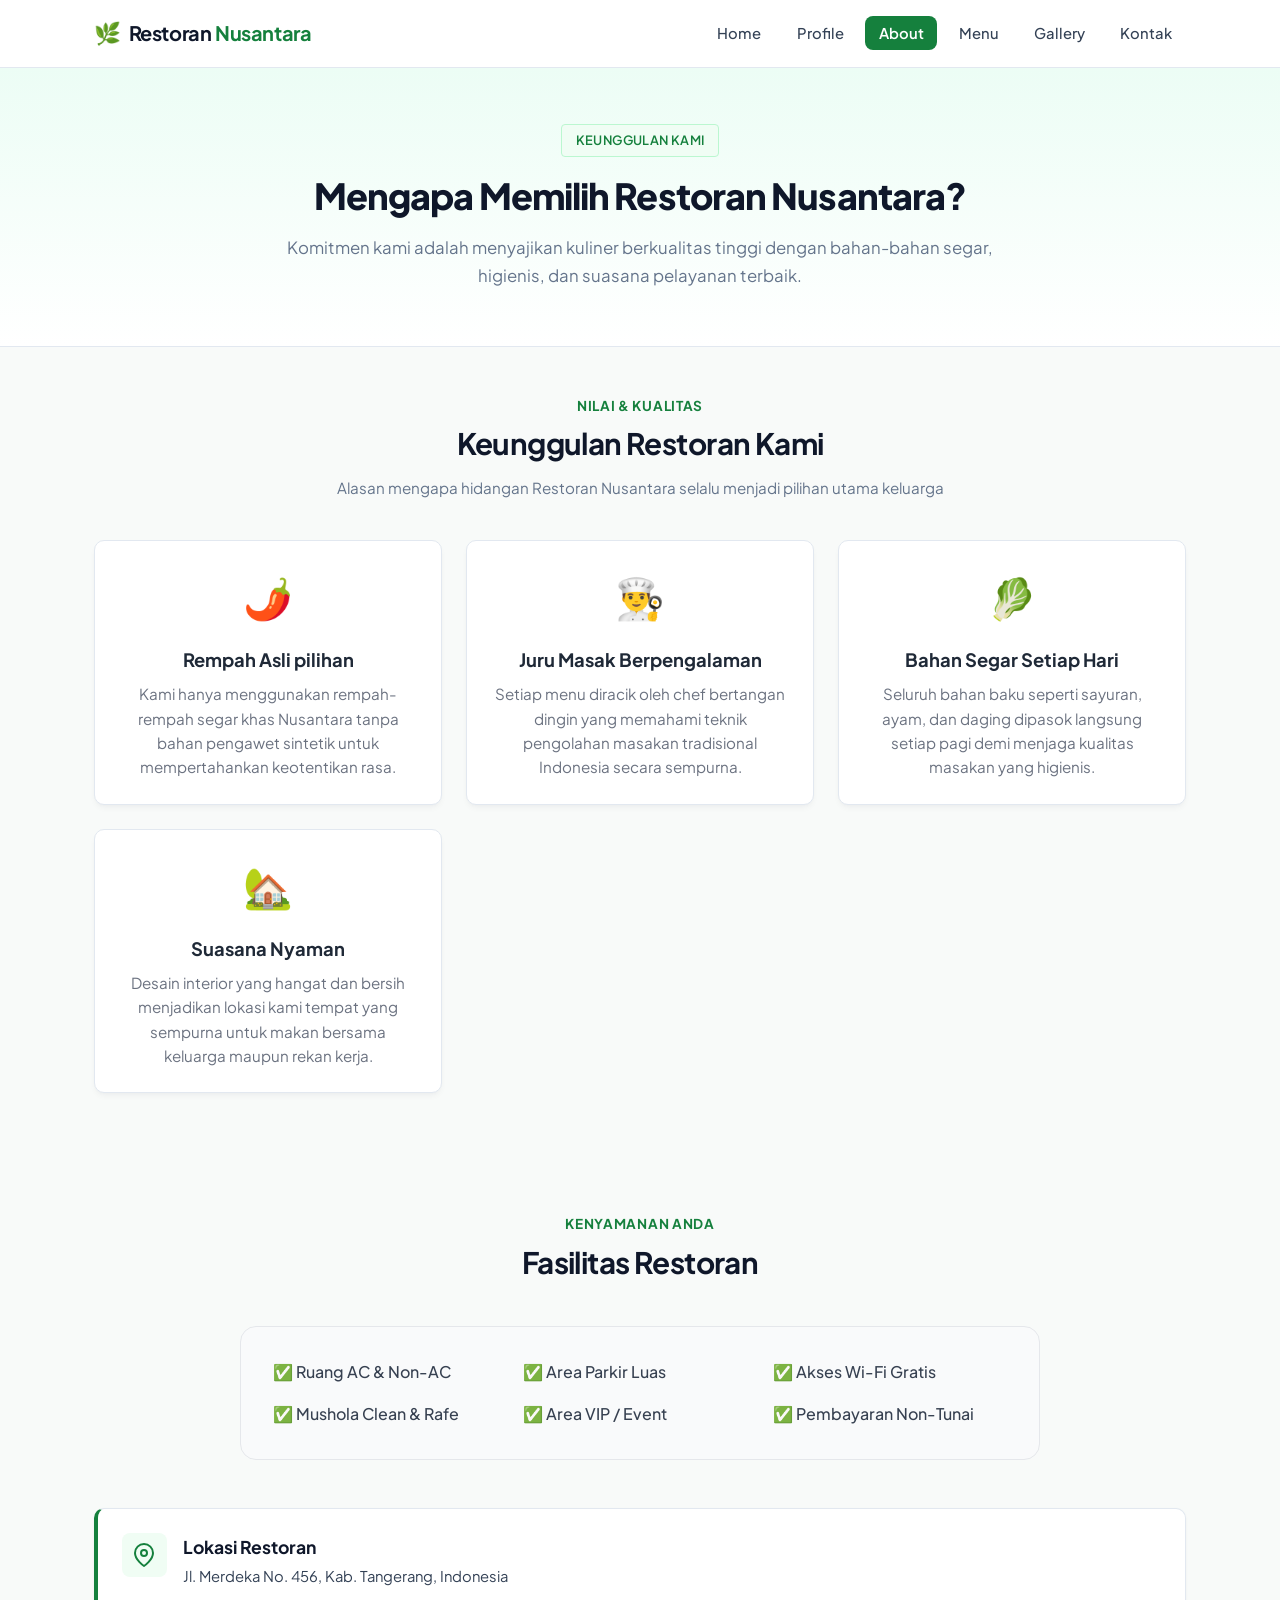
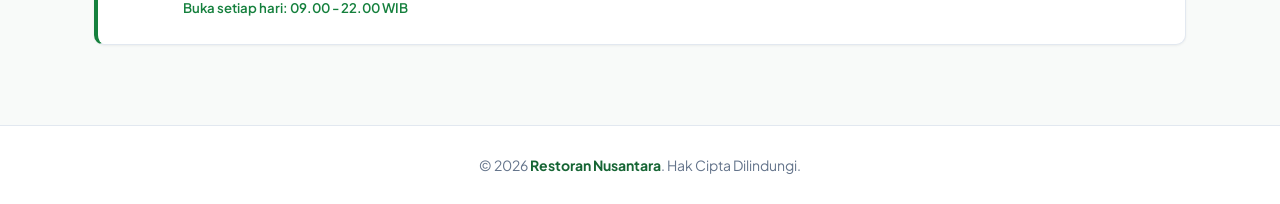
==== about.html @ 6f0b86a4 "membuat web restoran nusantara" ====
<!doctype html>
<html lang="id">
  <head>
    <meta charset="UTF-8" />
    <meta name="viewport" content="width=device-width, initial-scale=1.0" />
    <title>Tentang Kami - Restoran Nusantara</title>
    <link rel="preconnect" href="https://fonts.googleapis.com" />
    <link rel="preconnect" href="https://fonts.gstatic.com" crossorigin />
    <link
      href="https://fonts.googleapis.com/css2?family=Plus+Jakarta+Sans:wght@400;500;600;700;800&display=swap"
      rel="stylesheet"
    />
    <link rel="stylesheet" href="style/index.css" />
  </head>

  <body>
    <!-- Navbar -->
    <header class="navbar-wrapper">
      <nav class="navbar">
        <a href="index.html" class="logo">
          <span class="logo-mark">🌿</span>
          <span class="logo-text"
            >Restoran <span class="highlight">Nusantara</span></span
          >
        </a>
        <ul class="nav-links">
          <li><a href="index.html">Home</a></li>
          <li><a href="profile.html">Profile</a></li>
          <li><a href="about.html" class="active">About</a></li>
          <li><a href="daftar-menu.html">Menu</a></li>
          <li><a href="gallery.html">Gallery</a></li>
          <li><a href="kontak.html">Kontak</a></li>
        </ul>
      </nav>
    </header>

    <!-- Hero Section -->
    <section class="hero">
      <div class="hero-container">
        <div class="badge">Keunggulan Kami</div>
        <h1>Mengapa Memilih Restoran Nusantara?</h1>
        <p>
          Komitmen kami adalah menyajikan kuliner berkualitas tinggi dengan
          bahan-bahan segar, higienis, dan suasana pelayanan terbaik.
        </p>
      </div>
    </section>

    <!-- Main Content -->
    <main class="container">
      <!-- Why Choose Us / Keunggulan Section -->
      <section class="menu-section" style="padding-bottom: 2rem">
        <div class="section-title-area">
          <span class="sub-heading">Nilai & Kualitas</span>
          <h2>Keunggulan Restoran Kami</h2>
          <p>
            Alasan mengapa hidangan Restoran Nusantara selalu menjadi pilihan
            utama keluarga
          </p>
        </div>

        <div
          class="menu-grid"
          style="grid-template-columns: repeat(auto-fit, minmax(260px, 1fr))"
        >
          <!-- Card 1 -->
          <article
            class="menu-card"
            style="padding: 1.5rem; text-align: center"
          >
            <div style="font-size: 2.5rem; margin-bottom: 1rem">🌶️</div>
            <h3
              style="margin-bottom: 0.5rem; font-size: 1.15rem; color: #1f2937"
            >
              Rempah Asli pilihan
            </h3>
            <p style="font-size: 0.95rem; color: #6b7280; line-height: 1.6">
              Kami hanya menggunakan rempah-rempah segar khas Nusantara tanpa
              bahan pengawet sintetik untuk mempertahankan keotentikan rasa.
            </p>
          </article>

          <!-- Card 2 -->
          <article
            class="menu-card"
            style="padding: 1.5rem; text-align: center"
          >
            <div style="font-size: 2.5rem; margin-bottom: 1rem">👨‍🍳</div>
            <h3
              style="margin-bottom: 0.5rem; font-size: 1.15rem; color: #1f2937"
            >
              Juru Masak Berpengalaman
            </h3>
            <p style="font-size: 0.95rem; color: #6b7280; line-height: 1.6">
              Setiap menu diracik oleh chef bertangan dingin yang memahami
              teknik pengolahan masakan tradisional Indonesia secara sempurna.
            </p>
          </article>

          <!-- Card 3 -->
          <article
            class="menu-card"
            style="padding: 1.5rem; text-align: center"
          >
            <div style="font-size: 2.5rem; margin-bottom: 1rem">🥬</div>
            <h3
              style="margin-bottom: 0.5rem; font-size: 1.15rem; color: #1f2937"
            >
              Bahan Segar Setiap Hari
            </h3>
            <p style="font-size: 0.95rem; color: #6b7280; line-height: 1.6">
              Seluruh bahan baku seperti sayuran, ayam, dan daging dipasok
              langsung setiap pagi demi menjaga kualitas masakan yang higienis.
            </p>
          </article>

          <!-- Card 4 -->
          <article
            class="menu-card"
            style="padding: 1.5rem; text-align: center"
          >
            <div style="font-size: 2.5rem; margin-bottom: 1rem">🏡</div>
            <h3
              style="margin-bottom: 0.5rem; font-size: 1.15rem; color: #1f2937"
            >
              Suasana Nyaman
            </h3>
            <p style="font-size: 0.95rem; color: #6b7280; line-height: 1.6">
              Desain interior yang hangat dan bersih menjadikan lokasi kami
              tempat yang sempurna untuk makan bersama keluarga maupun rekan
              kerja.
            </p>
          </article>
        </div>
      </section>

      <!-- Facilities Section -->
      <section
        class="menu-section"
        style="padding-top: 2rem; padding-bottom: 2rem"
      >
        <div class="section-title-area">
          <span class="sub-heading">Kenyamanan Anda</span>
          <h2>Fasilitas Restoran</h2>
        </div>

        <div
          style="
            background: #f9fafb;
            padding: 2rem;
            border-radius: 16px;
            border: 1px solid #e5e7eb;
            max-width: 800px;
            margin: 0 auto;
          "
        >
          <ul
            style="
              display: grid;
              grid-template-columns: repeat(auto-fit, minmax(200px, 1fr));
              gap: 1rem;
              list-style: none;
              padding: 0;
              margin: 0;
              color: #374151;
              font-weight: 500;
            "
          >
            <li style="display: flex; align-items: center; gap: 0.5rem">
              ✅ Ruang AC & Non-AC
            </li>
            <li style="display: flex; align-items: center; gap: 0.5rem">
              ✅ Area Parkir Luas
            </li>
            <li style="display: flex; align-items: center; gap: 0.5rem">
              ✅ Akses Wi-Fi Gratis
            </li>
            <li style="display: flex; align-items: center; gap: 0.5rem">
              ✅ Mushola Clean & Rafe
            </li>
            <li style="display: flex; align-items: center; gap: 0.5rem">
              ✅ Area VIP / Event
            </li>
            <li style="display: flex; align-items: center; gap: 0.5rem">
              ✅ Pembayaran Non-Tunai
            </li>
          </ul>
        </div>
      </section>

      <!-- Address Section -->
      <section class="address-section">
        <div class="address-card">
          <div class="address-icon">
            <svg
              width="24"
              height="24"
              viewBox="0 0 24 24"
              fill="none"
              stroke="currentColor"
              stroke-width="2"
              stroke-linecap="round"
              stroke-linejoin="round"
            >
              <path d="M21 10c0 7-9 13-9 13s-9-6-9-13a9 9 0 0 1 18 0z"></path>
              <circle cx="12" cy="10" r="3"></circle>
            </svg>
          </div>
          <div class="address-info">
            <h3>Lokasi Restoran</h3>
            <p>Jl. Merdeka No. 456, Kab. Tangerang, Indonesia</p>
            <span class="address-hours"
              >Buka setiap hari: 09.00 - 22.00 WIB</span
            >
          </div>
        </div>
      </section>
    </main>

    <!-- Footer -->
    <footer class="footer">
      <div class="footer-container">
        <p>
          &copy; 2026 <strong>Restoran Nusantara</strong>. Hak Cipta Dilindungi.
        </p>
      </div>
    </footer>
  </body>
</html>
---- style/index.css ----
:root {
  --color-primary: #15803d;
  --color-primary-dark: #166534;
  --color-primary-light: #22c55e;
  --color-primary-subtle: #f0fdf4;
  --color-primary-border: #bbf7d0;

  --color-bg-page: #f8faf9;
  --color-bg-card: #ffffff;
  --color-bg-surface: #f1f5f3;

  --color-text-main: #0f172a;
  --color-text-body: #334155;
  --color-text-muted: #64748b;

  --color-border: #e2e8f0;
  --color-border-hover: #cbd5e1;

  --shadow-sm: 0 1px 3px rgba(0, 0, 0, 0.04), 0 1px 2px rgba(0, 0, 0, 0.02);
  --shadow-card:
    0 4px 6px -1px rgba(15, 23, 42, 0.04), 0 2px 4px -2px rgba(15, 23, 42, 0.03);
  --shadow-hover:
    0 12px 20px -3px rgba(21, 128, 61, 0.1),
    0 4px 6px -4px rgba(15, 23, 42, 0.04);

  --radius-sm: 4px;
  --radius-md: 8px;
  --radius-lg: 10px;

  --container-width: 1140px;
  --transition-smooth: all 0.25s ease-in-out;
}

*,
*::before,
*::after {
  margin: 0;
  padding: 0;
  box-sizing: border-box;
}

body {
  font-family:
    "Plus Jakarta Sans",
    "Poppins",
    -apple-system,
    BlinkMacSystemFont,
    "Segoe UI",
    Roboto,
    sans-serif;
  background-color: var(--color-bg-page);
  color: var(--color-text-body);
  line-height: 1.6;
  -webkit-font-smoothing: antialiased;
}

.navbar-wrapper {
  background-color: var(--color-bg-card);
  border-bottom: 1px solid var(--color-border);
  position: sticky;
  top: 0;
  z-index: 100;
}

.navbar {
  max-width: var(--container-width);
  margin: 0 auto;
  padding: 1rem 1.5rem;
  display: flex;
  align-items: center;
  justify-content: space-between;
  gap: 1.5rem;
}

.logo {
  text-decoration: none;
  display: flex;
  align-items: center;
  gap: 0.5rem;
  color: var(--color-text-main);
  font-size: 1.25rem;
  font-weight: 700;
  letter-spacing: -0.02em;
}

.logo-mark {
  font-size: 1.35rem;
}

.logo .highlight {
  color: var(--color-primary);
}

.nav-links {
  list-style: none;
  display: flex;
  align-items: center;
  gap: 0.5rem;
}

.nav-links li a {
  text-decoration: none;
  color: var(--color-text-body);
  font-size: 0.925rem;
  font-weight: 500;
  padding: 0.5rem 0.85rem;
  border-radius: var(--radius-md);
  transition: var(--transition-smooth);
}

.nav-links li a:hover {
  background-color: var(--color-primary-subtle);
  color: var(--color-primary-dark);
}

.nav-links li a.active {
  background-color: var(--color-primary);
  color: #ffffff;
  font-weight: 600;
}

.hero {
  background: linear-gradient(180deg, #ecfdf5 0%, #ffffff 100%);
  border-bottom: 1px solid var(--color-border);
  padding: 3.5rem 1.5rem;
  text-align: center;
}

.hero-container {
  max-width: 760px;
  margin: 0 auto;
}

.badge {
  display: inline-block;
  background-color: var(--color-primary-subtle);
  color: var(--color-primary);
  border: 1px solid var(--color-primary-border);
  padding: 0.35rem 0.85rem;
  border-radius: var(--radius-sm);
  font-size: 0.8rem;
  font-weight: 600;
  letter-spacing: 0.03em;
  text-transform: uppercase;
  margin-bottom: 1rem;
}

.hero h1 {
  font-size: 2.25rem;
  font-weight: 800;
  color: var(--color-text-main);
  line-height: 1.25;
  margin-bottom: 1rem;
  letter-spacing: -0.025em;
}

.hero p {
  color: var(--color-text-muted);
  font-size: 1.05rem;
  line-height: 1.65;
  margin: 0 auto;
}

.container {
  max-width: var(--container-width);
  margin: 0 auto;
  padding: 3rem 1.5rem;
}

.section-title-area {
  text-align: center;
  margin-bottom: 2.5rem;
}

.sub-heading {
  color: var(--color-primary);
  font-size: 0.85rem;
  font-weight: 700;
  text-transform: uppercase;
  letter-spacing: 0.05em;
  display: block;
  margin-bottom: 0.25rem;
}

.section-title-area h2 {
  font-size: 1.85rem;
  font-weight: 700;
  color: var(--color-text-main);
  letter-spacing: -0.02em;
  margin-bottom: 0.5rem;
}

.section-title-area p {
  color: var(--color-text-muted);
  font-size: 0.95rem;
}

.menu-grid {
  display: grid;
  grid-template-columns: repeat(auto-fill, minmax(260px, 1fr));
  gap: 1.5rem;
  margin-bottom: 3.5rem;
}

.menu-card {
  background-color: var(--color-bg-card);
  border: 1px solid var(--color-border);
  border-radius: var(--radius-lg);
  overflow: hidden;
  box-shadow: var(--shadow-card);
  transition: var(--transition-smooth);
  display: flex;
  flex-direction: column;
}

.menu-card:hover {
  transform: translateY(-4px);
  border-color: var(--color-primary-border);
  box-shadow: var(--shadow-hover);
}

.card-image-wrap {
  width: 100%;
  height: 190px;
  overflow: hidden;
  background-color: var(--color-bg-surface);
  border-top-left-radius: var(--radius-lg);
  border-top-right-radius: var(--radius-lg);
}

.card-image-wrap img {
  width: 100%;
  height: 100%;
  object-fit: cover;
  transition: transform 0.4s ease;
  display: block;
}

.menu-card:hover .card-image-wrap img {
  transform: scale(1.04);
}

.card-content {
  padding: 1.25rem;
  display: flex;
  flex-direction: column;
  flex-grow: 1;
}

.card-top {
  display: flex;
  justify-content: space-between;
  align-items: flex-start;
  gap: 0.75rem;
  margin-bottom: 0.6rem;
}

.card-top h3 {
  font-size: 1.05rem;
  font-weight: 700;
  color: var(--color-text-main);
  line-height: 1.35;
}

.card-top .harga {
  background-color: var(--color-primary-subtle);
  color: var(--color-primary-dark);
  border: 1px solid var(--color-primary-border);
  font-weight: 700;
  font-size: 0.9rem;
  padding: 0.2rem 0.55rem;
  border-radius: var(--radius-sm);
  white-space: nowrap;
}

.card-content p {
  color: var(--color-text-muted);
  font-size: 0.875rem;
  line-height: 1.55;
}

.address-section {
  margin-top: 1rem;
}

.address-card {
  background-color: var(--color-bg-card);
  border: 1px solid var(--color-border);
  border-left: 4px solid var(--color-primary);
  border-radius: var(--radius-lg);
  padding: 1.5rem;
  box-shadow: var(--shadow-sm);
  display: flex;
  align-items: flex-start;
  gap: 1rem;
}

.address-icon {
  background-color: var(--color-primary-subtle);
  color: var(--color-primary);
  padding: 0.65rem;
  border-radius: var(--radius-md);
  display: flex;
  align-items: center;
  justify-content: center;
  flex-shrink: 0;
}

.address-info h3 {
  font-size: 1.1rem;
  font-weight: 700;
  color: var(--color-text-main);
  margin-bottom: 0.25rem;
}

.address-info p {
  color: var(--color-text-body);
  font-size: 0.925rem;
  margin-bottom: 0.35rem;
}

.address-hours {
  display: inline-block;
  font-size: 0.825rem;
  color: var(--color-primary);
  font-weight: 600;
}

.footer {
  background-color: var(--color-bg-card);
  border-top: 1px solid var(--color-border);
  padding: 1.75rem 1.5rem;
  text-align: center;
  margin-top: 2rem;
}

.footer-container {
  max-width: var(--container-width);
  margin: 0 auto;
}

.footer p {
  color: var(--color-text-muted);
  font-size: 0.875rem;
}

.footer strong {
  color: var(--color-primary-dark);
}

@media (max-width: 768px) {
  .navbar {
    flex-direction: column;
    align-items: flex-start;
    gap: 1rem;
  }

  .nav-links {
    width: 100%;
    overflow-x: auto;
    padding-bottom: 0.25rem;
  }

  .hero {
    padding: 2.5rem 1rem;
  }

  .hero h1 {
    font-size: 1.75rem;
  }

  .menu-grid {
    grid-template-columns: 1fr;
    gap: 1.25rem;
  }

  .address-card {
    flex-direction: column;
  }
}
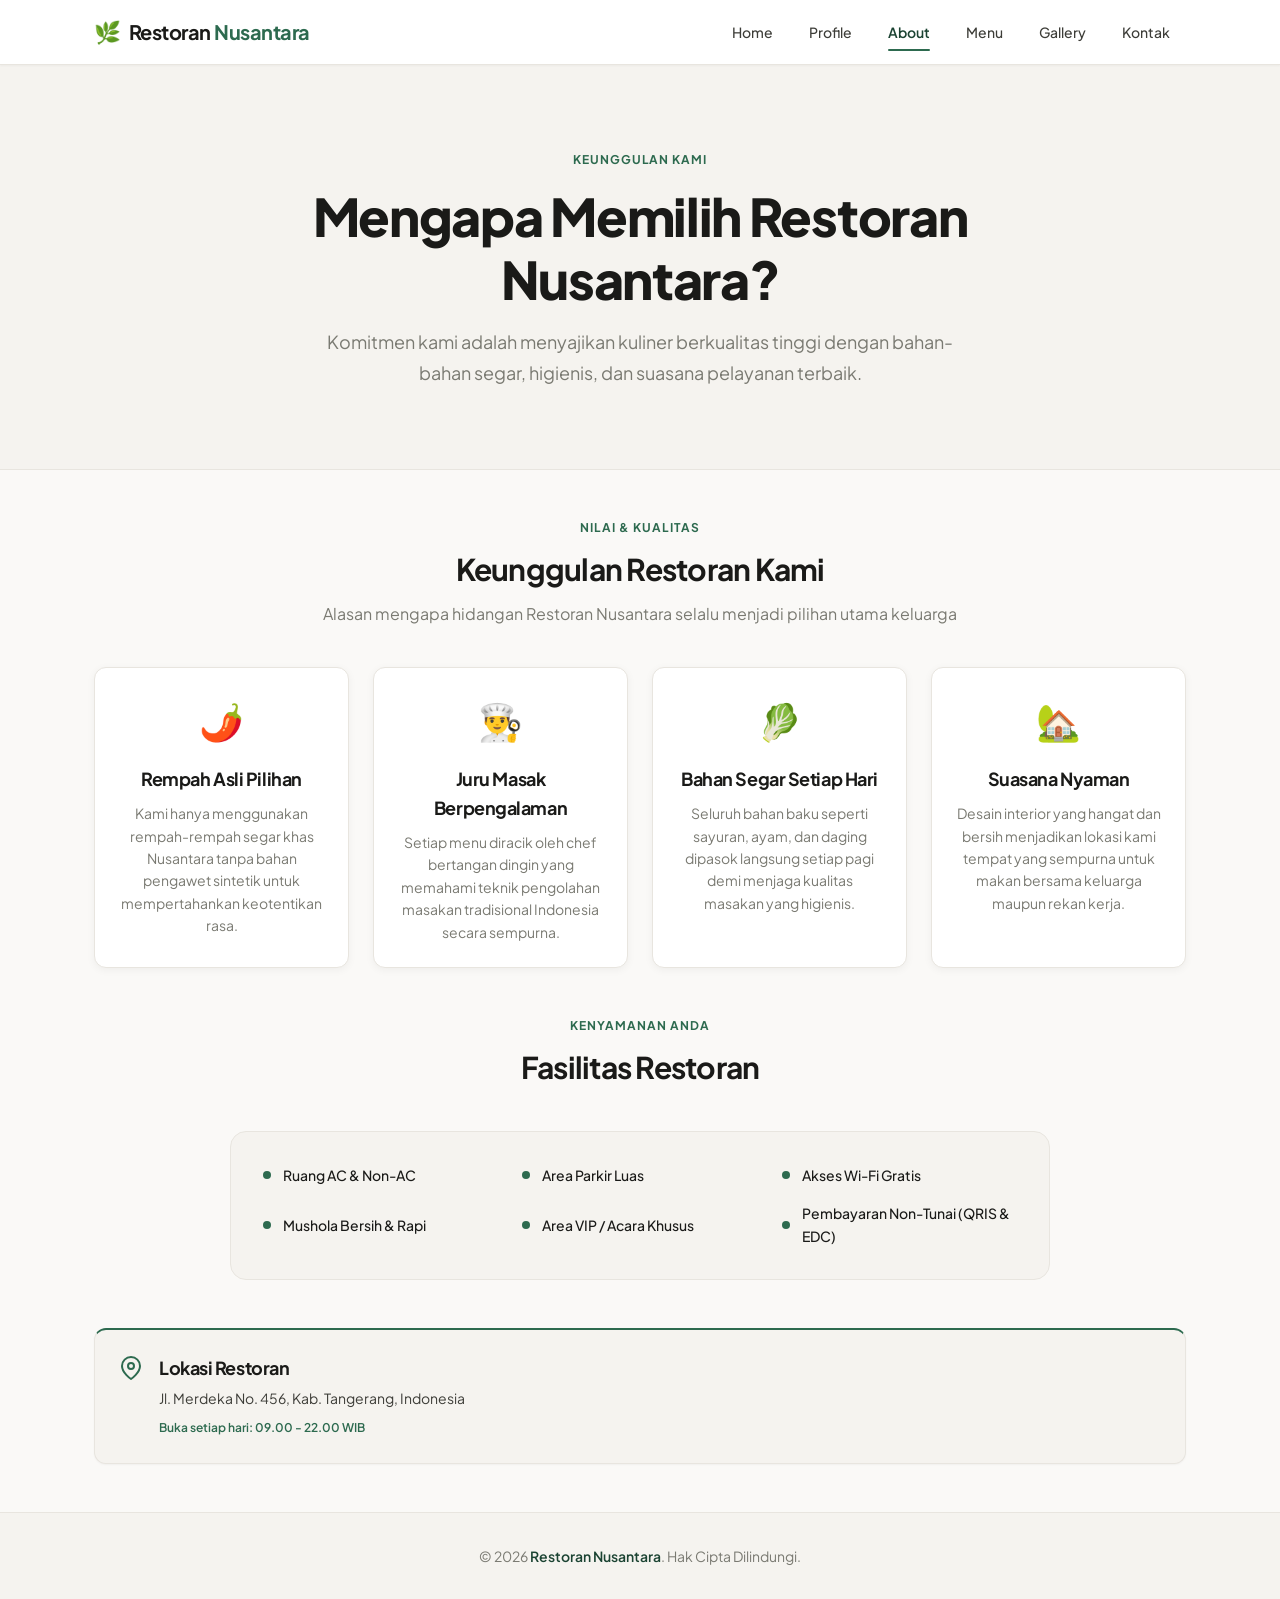
==== commit 9df9c449: "merapihkan kode html dan css" ====
--- a/about.html
+++ b/about.html
@@ -3,11 +3,15 @@
   <head>
     <meta charset="UTF-8" />
     <meta name="viewport" content="width=device-width, initial-scale=1.0" />
+    <meta
+      name="description"
+      content="Keunggulan dan fasilitas Restoran Nusantara - Sajian rempah asli pilihan, juru masak berpengalaman, bahan segar, dan tempat makan yang nyaman."
+    />
     <title>Tentang Kami - Restoran Nusantara</title>
     <link rel="preconnect" href="https://fonts.googleapis.com" />
     <link rel="preconnect" href="https://fonts.gstatic.com" crossorigin />
     <link
-      href="https://fonts.googleapis.com/css2?family=Plus+Jakarta+Sans:wght@400;500;600;700;800&display=swap"
+      href="https://fonts.googleapis.com/css2?family=Plus+Jakarta+Sans:ital,wght@0,400;0,500;0,600;0,700;0,800;1,400&display=swap"
       rel="stylesheet"
     />
     <link rel="stylesheet" href="style/index.css" />
@@ -49,7 +53,7 @@
     <!-- Main Content -->
     <main class="container">
       <!-- Why Choose Us / Keunggulan Section -->
-      <section class="menu-section" style="padding-bottom: 2rem">
+      <section class="menu-section">
         <div class="section-title-area">
           <span class="sub-heading">Nilai & Kualitas</span>
           <h2>Keunggulan Restoran Kami</h2>
@@ -59,73 +63,42 @@
           </p>
         </div>
 
-        <div
-          class="menu-grid"
-          style="grid-template-columns: repeat(auto-fit, minmax(260px, 1fr))"
-        >
+        <div class="feature-grid">
           <!-- Card 1 -->
-          <article
-            class="menu-card"
-            style="padding: 1.5rem; text-align: center"
-          >
-            <div style="font-size: 2.5rem; margin-bottom: 1rem">🌶️</div>
-            <h3
-              style="margin-bottom: 0.5rem; font-size: 1.15rem; color: #1f2937"
-            >
-              Rempah Asli pilihan
-            </h3>
-            <p style="font-size: 0.95rem; color: #6b7280; line-height: 1.6">
+          <article class="feature-card">
+            <span class="feature-icon">🌶️</span>
+            <h3>Rempah Asli Pilihan</h3>
+            <p>
               Kami hanya menggunakan rempah-rempah segar khas Nusantara tanpa
               bahan pengawet sintetik untuk mempertahankan keotentikan rasa.
             </p>
           </article>
 
           <!-- Card 2 -->
-          <article
-            class="menu-card"
-            style="padding: 1.5rem; text-align: center"
-          >
-            <div style="font-size: 2.5rem; margin-bottom: 1rem">👨‍🍳</div>
-            <h3
-              style="margin-bottom: 0.5rem; font-size: 1.15rem; color: #1f2937"
-            >
-              Juru Masak Berpengalaman
-            </h3>
-            <p style="font-size: 0.95rem; color: #6b7280; line-height: 1.6">
+          <article class="feature-card">
+            <span class="feature-icon">👨‍🍳</span>
+            <h3>Juru Masak Berpengalaman</h3>
+            <p>
               Setiap menu diracik oleh chef bertangan dingin yang memahami
               teknik pengolahan masakan tradisional Indonesia secara sempurna.
             </p>
           </article>
 
           <!-- Card 3 -->
-          <article
-            class="menu-card"
-            style="padding: 1.5rem; text-align: center"
-          >
-            <div style="font-size: 2.5rem; margin-bottom: 1rem">🥬</div>
-            <h3
-              style="margin-bottom: 0.5rem; font-size: 1.15rem; color: #1f2937"
-            >
-              Bahan Segar Setiap Hari
-            </h3>
-            <p style="font-size: 0.95rem; color: #6b7280; line-height: 1.6">
+          <article class="feature-card">
+            <span class="feature-icon">🥬</span>
+            <h3>Bahan Segar Setiap Hari</h3>
+            <p>
               Seluruh bahan baku seperti sayuran, ayam, dan daging dipasok
               langsung setiap pagi demi menjaga kualitas masakan yang higienis.
             </p>
           </article>
 
           <!-- Card 4 -->
-          <article
-            class="menu-card"
-            style="padding: 1.5rem; text-align: center"
-          >
-            <div style="font-size: 2.5rem; margin-bottom: 1rem">🏡</div>
-            <h3
-              style="margin-bottom: 0.5rem; font-size: 1.15rem; color: #1f2937"
-            >
-              Suasana Nyaman
-            </h3>
-            <p style="font-size: 0.95rem; color: #6b7280; line-height: 1.6">
+          <article class="feature-card">
+            <span class="feature-icon">🏡</span>
+            <h3>Suasana Nyaman</h3>
+            <p>
               Desain interior yang hangat dan bersih menjadikan lokasi kami
               tempat yang sempurna untuk makan bersama keluarga maupun rekan
               kerja.
@@ -135,55 +108,20 @@
       </section>
 
       <!-- Facilities Section -->
-      <section
-        class="menu-section"
-        style="padding-top: 2rem; padding-bottom: 2rem"
-      >
+      <section class="menu-section">
         <div class="section-title-area">
           <span class="sub-heading">Kenyamanan Anda</span>
           <h2>Fasilitas Restoran</h2>
         </div>
 
-        <div
-          style="
-            background: #f9fafb;
-            padding: 2rem;
-            border-radius: 16px;
-            border: 1px solid #e5e7eb;
-            max-width: 800px;
-            margin: 0 auto;
-          "
-        >
-          <ul
-            style="
-              display: grid;
-              grid-template-columns: repeat(auto-fit, minmax(200px, 1fr));
-              gap: 1rem;
-              list-style: none;
-              padding: 0;
-              margin: 0;
-              color: #374151;
-              font-weight: 500;
-            "
-          >
-            <li style="display: flex; align-items: center; gap: 0.5rem">
-              ✅ Ruang AC & Non-AC
-            </li>
-            <li style="display: flex; align-items: center; gap: 0.5rem">
-              ✅ Area Parkir Luas
-            </li>
-            <li style="display: flex; align-items: center; gap: 0.5rem">
-              ✅ Akses Wi-Fi Gratis
-            </li>
-            <li style="display: flex; align-items: center; gap: 0.5rem">
-              ✅ Mushola Clean & Rafe
-            </li>
-            <li style="display: flex; align-items: center; gap: 0.5rem">
-              ✅ Area VIP / Event
-            </li>
-            <li style="display: flex; align-items: center; gap: 0.5rem">
-              ✅ Pembayaran Non-Tunai
-            </li>
+        <div class="facilities-panel">
+          <ul class="facilities-list">
+            <li class="facility-item">Ruang AC & Non-AC</li>
+            <li class="facility-item">Area Parkir Luas</li>
+            <li class="facility-item">Akses Wi-Fi Gratis</li>
+            <li class="facility-item">Mushola Bersih & Rapi</li>
+            <li class="facility-item">Area VIP / Acara Khusus</li>
+            <li class="facility-item">Pembayaran Non-Tunai (QRIS & EDC)</li>
           </ul>
         </div>
       </section>
--- a/style/index.css
+++ b/style/index.css
@@ -1,36 +1,94 @@
+/* ==========================================================================
+   Restoran Nusantara - Modern Luxury & Elegant Design System
+   Pure Native CSS
+   ========================================================================== */
+
+/* --------------------------------------------------------------------------
+   1. Design Tokens & CSS Variables
+   -------------------------------------------------------------------------- */
 :root {
-  --color-primary: #15803d;
-  --color-primary-dark: #166534;
-  --color-primary-light: #22c55e;
-  --color-primary-subtle: #f0fdf4;
-  --color-primary-border: #bbf7d0;
-
-  --color-bg-page: #f8faf9;
+  /* Color Palette - Warm Emerald Luxury */
+  --color-primary: #2d6a4f;
+  --color-primary-dark: #1b4332;
+  --color-primary-light: #52b788;
+  --color-primary-subtle: #f0f7f4;
+  --color-primary-border: #b7d5c8;
+
+  --color-bg-page: #faf9f7;
   --color-bg-card: #ffffff;
-  --color-bg-surface: #f1f5f3;
-
-  --color-text-main: #0f172a;
-  --color-text-body: #334155;
-  --color-text-muted: #64748b;
-
-  --color-border: #e2e8f0;
-  --color-border-hover: #cbd5e1;
-
-  --shadow-sm: 0 1px 3px rgba(0, 0, 0, 0.04), 0 1px 2px rgba(0, 0, 0, 0.02);
-  --shadow-card:
-    0 4px 6px -1px rgba(15, 23, 42, 0.04), 0 2px 4px -2px rgba(15, 23, 42, 0.03);
-  --shadow-hover:
-    0 12px 20px -3px rgba(21, 128, 61, 0.1),
-    0 4px 6px -4px rgba(15, 23, 42, 0.04);
-
+  --color-bg-surface: #f5f3ef;
+
+  --color-text-main: #1a1a18;
+  --color-text-body: #3d3d38;
+  --color-text-muted: #7a7a72;
+
+  --color-border: #e8e5df;
+  --color-border-hover: #d4cfc7;
+  --color-accent: #c49a3c;
+
+  /* Typography Scale */
+  --font-family-base: 'Plus Jakarta Sans', -apple-system, BlinkMacSystemFont, 'Segoe UI', Roboto, sans-serif;
+  
+  --text-xs: 0.75rem;    /* 12px */
+  --text-sm: 0.875rem;   /* 14px */
+  --text-base: 1rem;     /* 16px */
+  --text-lg: 1.125rem;   /* 18px */
+  --text-xl: 1.25rem;    /* 20px */
+  --text-2xl: 1.5rem;    /* 24px */
+  --text-3xl: 1.875rem;  /* 30px */
+  --text-4xl: 2.25rem;   /* 36px */
+  --text-5xl: 3.25rem;   /* 52px */
+
+  --font-normal: 400;
+  --font-medium: 500;
+  --font-semibold: 600;
+  --font-bold: 700;
+  --font-extrabold: 800;
+
+  --leading-tight: 1.2;
+  --leading-snug: 1.35;
+  --leading-normal: 1.6;
+  --leading-relaxed: 1.75;
+
+  --tracking-tight: -0.025em;
+  --tracking-snug: -0.015em;
+  --tracking-normal: 0;
+  --tracking-wide: 0.05em;
+  --tracking-wider: 0.08em;
+
+  /* Spacing Scale */
+  --space-1: 0.25rem;  /* 4px */
+  --space-2: 0.5rem;   /* 8px */
+  --space-3: 0.75rem;  /* 12px */
+  --space-4: 1rem;     /* 16px */
+  --space-5: 1.25rem;  /* 20px */
+  --space-6: 1.5rem;   /* 24px */
+  --space-8: 2rem;     /* 32px */
+  --space-10: 2.5rem;  /* 40px */
+  --space-12: 3rem;    /* 48px */
+  --space-16: 4rem;    /* 64px */
+  --space-20: 5rem;    /* 80px */
+  --space-24: 6rem;    /* 96px */
+
+  /* Elevation & Shadows */
+  --shadow-sm: 0 1px 2px rgba(26, 26, 24, 0.04);
+  --shadow-card: 0 2px 8px rgba(26, 26, 24, 0.05);
+  --shadow-hover: 0 12px 28px rgba(45, 106, 79, 0.09), 0 2px 6px rgba(26, 26, 24, 0.04);
+  --shadow-panel: 0 4px 16px rgba(26, 26, 24, 0.04);
+
+  /* Border Radii */
   --radius-sm: 4px;
   --radius-md: 8px;
-  --radius-lg: 10px;
-
+  --radius-lg: 12px;
+  --radius-xl: 16px;
+
+  /* Layout */
   --container-width: 1140px;
-  --transition-smooth: all 0.25s ease-in-out;
-}
-
+}
+
+/* --------------------------------------------------------------------------
+   2. Reset & Global Base Styles
+   -------------------------------------------------------------------------- */
 *,
 *::before,
 *::after {
@@ -39,52 +97,162 @@
   box-sizing: border-box;
 }
 
+html {
+  scroll-behavior: smooth;
+}
+
 body {
-  font-family:
-    "Plus Jakarta Sans",
-    "Poppins",
-    -apple-system,
-    BlinkMacSystemFont,
-    "Segoe UI",
-    Roboto,
-    sans-serif;
+  font-family: var(--font-family-base);
   background-color: var(--color-bg-page);
   color: var(--color-text-body);
-  line-height: 1.6;
+  font-size: var(--text-base);
+  line-height: var(--leading-normal);
   -webkit-font-smoothing: antialiased;
-}
-
+  -moz-osx-font-smoothing: grayscale;
+}
+
+img {
+  max-width: 100%;
+  height: auto;
+  display: block;
+}
+
+:focus-visible {
+  outline: 2px solid var(--color-primary);
+  outline-offset: 3px;
+}
+
+@media (prefers-reduced-motion: reduce) {
+  *,
+  *::before,
+  *::after {
+    animation-duration: 0.01ms !important;
+    animation-iteration-count: 1 !important;
+    transition-duration: 0.01ms !important;
+    scroll-behavior: auto !important;
+  }
+}
+
+/* --------------------------------------------------------------------------
+   3. Typography & Utilities
+   -------------------------------------------------------------------------- */
+h1, h2, h3, h4 {
+  color: var(--color-text-main);
+  letter-spacing: var(--tracking-tight);
+}
+
+p {
+  color: var(--color-text-body);
+}
+
+.sub-heading {
+  color: var(--color-primary);
+  font-size: var(--text-xs);
+  font-weight: var(--font-bold);
+  text-transform: uppercase;
+  letter-spacing: var(--tracking-wider);
+  display: block;
+  margin-bottom: var(--space-2);
+}
+
+.divider {
+  margin: var(--space-12) 0;
+  border: none;
+  border-top: 1px solid var(--color-border);
+}
+
+/* --------------------------------------------------------------------------
+   4. Buttons
+   -------------------------------------------------------------------------- */
+.btn-primary,
+.btn-secondary {
+  display: inline-flex;
+  align-items: center;
+  justify-content: center;
+  gap: var(--space-2);
+  font-family: var(--font-family-base);
+  font-size: var(--text-sm);
+  font-weight: var(--font-semibold);
+  letter-spacing: var(--tracking-snug);
+  padding: 0.75rem 1.5rem;
+  border-radius: var(--radius-md);
+  text-decoration: none;
+  cursor: pointer;
+  border: 1px solid transparent;
+  transition: background-color 0.2s ease, border-color 0.2s ease, color 0.2s ease, transform 0.15s ease, box-shadow 0.2s ease;
+}
+
+.btn-primary {
+  background-color: var(--color-primary);
+  color: #ffffff;
+  border-color: var(--color-primary);
+  box-shadow: 0 1px 3px rgba(45, 106, 79, 0.2);
+}
+
+.btn-primary:hover {
+  background-color: var(--color-primary-dark);
+  border-color: var(--color-primary-dark);
+  box-shadow: 0 4px 12px rgba(45, 106, 79, 0.25);
+  transform: translateY(-1px);
+}
+
+.btn-primary:active {
+  transform: translateY(0);
+}
+
+.btn-secondary {
+  background-color: transparent;
+  color: var(--color-primary-dark);
+  border-color: var(--color-border-hover);
+}
+
+.btn-secondary:hover {
+  background-color: var(--color-bg-surface);
+  border-color: var(--color-primary-border);
+  color: var(--color-primary);
+  transform: translateY(-1px);
+}
+
+.btn-secondary:active {
+  transform: translateY(0);
+}
+
+/* --------------------------------------------------------------------------
+   5. Header & Navbar
+   -------------------------------------------------------------------------- */
 .navbar-wrapper {
   background-color: var(--color-bg-card);
   border-bottom: 1px solid var(--color-border);
   position: sticky;
   top: 0;
   z-index: 100;
+  box-shadow: var(--shadow-sm);
 }
 
 .navbar {
   max-width: var(--container-width);
   margin: 0 auto;
-  padding: 1rem 1.5rem;
+  padding: var(--space-4) var(--space-6);
   display: flex;
   align-items: center;
   justify-content: space-between;
-  gap: 1.5rem;
+  gap: var(--space-6);
 }
 
 .logo {
   text-decoration: none;
   display: flex;
   align-items: center;
-  gap: 0.5rem;
-  color: var(--color-text-main);
-  font-size: 1.25rem;
-  font-weight: 700;
-  letter-spacing: -0.02em;
+  gap: var(--space-2);
+  color: var(--color-text-main);
+  font-size: var(--text-xl);
+  font-weight: var(--font-bold);
+  letter-spacing: var(--tracking-tight);
 }
 
 .logo-mark {
   font-size: 1.35rem;
+  line-height: 1;
 }
 
 .logo .highlight {
@@ -95,111 +263,135 @@
   list-style: none;
   display: flex;
   align-items: center;
-  gap: 0.5rem;
+  gap: var(--space-1);
 }
 
 .nav-links li a {
   text-decoration: none;
   color: var(--color-text-body);
-  font-size: 0.925rem;
-  font-weight: 500;
-  padding: 0.5rem 0.85rem;
-  border-radius: var(--radius-md);
-  transition: var(--transition-smooth);
+  font-size: var(--text-sm);
+  font-weight: var(--font-medium);
+  padding: var(--space-2) var(--space-4);
+  border-radius: var(--radius-sm);
+  position: relative;
+  transition: color 0.2s ease, background-color 0.2s ease;
 }
 
 .nav-links li a:hover {
+  color: var(--color-primary);
   background-color: var(--color-primary-subtle);
+}
+
+.nav-links li a.active {
   color: var(--color-primary-dark);
-}
-
-.nav-links li a.active {
+  font-weight: var(--font-semibold);
+  background-color: transparent;
+}
+
+.nav-links li a.active::after {
+  content: '';
+  position: absolute;
+  bottom: -2px;
+  left: var(--space-4);
+  right: var(--space-4);
+  height: 2px;
   background-color: var(--color-primary);
-  color: #ffffff;
-  font-weight: 600;
-}
-
+  border-radius: 2px;
+}
+
+/* --------------------------------------------------------------------------
+   6. Hero Section
+   -------------------------------------------------------------------------- */
 .hero {
-  background: linear-gradient(180deg, #ecfdf5 0%, #ffffff 100%);
+  background-color: var(--color-bg-surface);
   border-bottom: 1px solid var(--color-border);
-  padding: 3.5rem 1.5rem;
+  padding: var(--space-20) var(--space-6);
   text-align: center;
 }
 
 .hero-container {
-  max-width: 760px;
+  max-width: 780px;
   margin: 0 auto;
 }
 
 .badge {
   display: inline-block;
-  background-color: var(--color-primary-subtle);
   color: var(--color-primary);
-  border: 1px solid var(--color-primary-border);
-  padding: 0.35rem 0.85rem;
-  border-radius: var(--radius-sm);
-  font-size: 0.8rem;
-  font-weight: 600;
-  letter-spacing: 0.03em;
+  font-size: var(--text-xs);
+  font-weight: var(--font-bold);
+  letter-spacing: var(--tracking-wider);
   text-transform: uppercase;
-  margin-bottom: 1rem;
+  margin-bottom: var(--space-4);
 }
 
 .hero h1 {
-  font-size: 2.25rem;
-  font-weight: 800;
-  color: var(--color-text-main);
-  line-height: 1.25;
-  margin-bottom: 1rem;
-  letter-spacing: -0.025em;
+  font-size: var(--text-5xl);
+  font-weight: var(--font-extrabold);
+  color: var(--color-text-main);
+  line-height: var(--leading-tight);
+  margin-bottom: var(--space-4);
+  letter-spacing: var(--tracking-tight);
 }
 
 .hero p {
   color: var(--color-text-muted);
-  font-size: 1.05rem;
-  line-height: 1.65;
+  font-size: var(--text-lg);
+  line-height: var(--leading-relaxed);
   margin: 0 auto;
-}
-
+  max-width: 660px;
+}
+
+.hero-cta {
+  margin-top: var(--space-8);
+  display: flex;
+  align-items: center;
+  justify-content: center;
+  gap: var(--space-4);
+  flex-wrap: wrap;
+}
+
+/* --------------------------------------------------------------------------
+   7. Layout Container & Section Headers
+   -------------------------------------------------------------------------- */
 .container {
   max-width: var(--container-width);
   margin: 0 auto;
-  padding: 3rem 1.5rem;
+  padding: var(--space-12) var(--space-6);
 }
 
 .section-title-area {
   text-align: center;
-  margin-bottom: 2.5rem;
-}
-
-.sub-heading {
-  color: var(--color-primary);
-  font-size: 0.85rem;
-  font-weight: 700;
-  text-transform: uppercase;
-  letter-spacing: 0.05em;
-  display: block;
-  margin-bottom: 0.25rem;
+  margin-bottom: var(--space-10);
+  max-width: 640px;
+  margin-left: auto;
+  margin-right: auto;
 }
 
 .section-title-area h2 {
-  font-size: 1.85rem;
-  font-weight: 700;
-  color: var(--color-text-main);
-  letter-spacing: -0.02em;
-  margin-bottom: 0.5rem;
+  font-size: var(--text-3xl);
+  font-weight: var(--font-bold);
+  color: var(--color-text-main);
+  letter-spacing: var(--tracking-tight);
+  margin-bottom: var(--space-2);
 }
 
 .section-title-area p {
   color: var(--color-text-muted);
-  font-size: 0.95rem;
+  font-size: var(--text-base);
+  line-height: var(--leading-normal);
+}
+
+/* --------------------------------------------------------------------------
+   8. Menu Cards & Grid (Home Page & Catalog)
+   -------------------------------------------------------------------------- */
+.menu-section {
+  margin-bottom: var(--space-12);
 }
 
 .menu-grid {
   display: grid;
-  grid-template-columns: repeat(auto-fill, minmax(260px, 1fr));
-  gap: 1.5rem;
-  margin-bottom: 3.5rem;
+  grid-template-columns: repeat(auto-fill, minmax(280px, 1fr));
+  gap: var(--space-6);
 }
 
 .menu-card {
@@ -208,40 +400,38 @@
   border-radius: var(--radius-lg);
   overflow: hidden;
   box-shadow: var(--shadow-card);
-  transition: var(--transition-smooth);
   display: flex;
   flex-direction: column;
+  transition: transform 0.25s ease, border-color 0.25s ease, box-shadow 0.25s ease;
 }
 
 .menu-card:hover {
-  transform: translateY(-4px);
+  transform: translateY(-3px);
   border-color: var(--color-primary-border);
   box-shadow: var(--shadow-hover);
 }
 
 .card-image-wrap {
   width: 100%;
-  height: 190px;
+  height: 220px;
   overflow: hidden;
   background-color: var(--color-bg-surface);
-  border-top-left-radius: var(--radius-lg);
-  border-top-right-radius: var(--radius-lg);
 }
 
 .card-image-wrap img {
   width: 100%;
   height: 100%;
   object-fit: cover;
-  transition: transform 0.4s ease;
+  transition: transform 0.5s ease;
   display: block;
 }
 
 .menu-card:hover .card-image-wrap img {
-  transform: scale(1.04);
+  transform: scale(1.05);
 }
 
 .card-content {
-  padding: 1.25rem;
+  padding: var(--space-5);
   display: flex;
   flex-direction: column;
   flex-grow: 1;
@@ -250,88 +440,600 @@
 .card-top {
   display: flex;
   justify-content: space-between;
-  align-items: flex-start;
-  gap: 0.75rem;
-  margin-bottom: 0.6rem;
+  align-items: baseline;
+  gap: var(--space-3);
+  margin-bottom: var(--space-2);
 }
 
 .card-top h3 {
-  font-size: 1.05rem;
-  font-weight: 700;
-  color: var(--color-text-main);
-  line-height: 1.35;
+  font-size: var(--text-lg);
+  font-weight: var(--font-bold);
+  color: var(--color-text-main);
+  line-height: var(--leading-snug);
 }
 
 .card-top .harga {
+  color: var(--color-primary);
+  font-weight: var(--font-bold);
+  font-size: var(--text-base);
+  white-space: nowrap;
+}
+
+.card-content p {
+  color: var(--color-text-muted);
+  font-size: var(--text-sm);
+  line-height: var(--leading-normal);
+}
+
+/* --------------------------------------------------------------------------
+   9. Profile Page Components
+   -------------------------------------------------------------------------- */
+.prose-block {
+  max-width: 780px;
+  margin: 0 auto;
+  line-height: var(--leading-relaxed);
+  font-size: var(--text-base);
+  color: var(--color-text-body);
+}
+
+.prose-block p {
+  margin-bottom: var(--space-5);
+  color: var(--color-text-body);
+}
+
+.prose-block p:last-child {
+  margin-bottom: 0;
+}
+
+.prose-block strong {
+  color: var(--color-text-main);
+}
+
+.info-grid {
+  display: grid;
+  grid-template-columns: repeat(auto-fit, minmax(280px, 1fr));
+  gap: var(--space-6);
+  max-width: 900px;
+  margin: 0 auto;
+}
+
+.info-panel {
+  background-color: var(--color-bg-card);
+  padding: var(--space-8);
+  border-radius: var(--radius-lg);
+  border: 1px solid var(--color-border);
+  box-shadow: var(--shadow-card);
+}
+
+.info-panel h3 {
+  color: var(--color-text-main);
+  margin-bottom: var(--space-4);
+  font-size: var(--text-xl);
+  font-weight: var(--font-bold);
+  display: flex;
+  align-items: center;
+  gap: var(--space-2);
+}
+
+.info-panel p {
+  color: var(--color-text-body);
+  line-height: var(--leading-normal);
+}
+
+.info-panel ul {
+  color: var(--color-text-body);
+  line-height: var(--leading-relaxed);
+  padding-left: var(--space-5);
+  margin: 0;
+}
+
+.info-panel ul li {
+  margin-bottom: var(--space-2);
+}
+
+.info-panel ul li:last-child {
+  margin-bottom: 0;
+}
+
+/* --------------------------------------------------------------------------
+   10. About Page Components
+   -------------------------------------------------------------------------- */
+.feature-grid {
+  display: grid;
+  grid-template-columns: repeat(auto-fit, minmax(250px, 1fr));
+  gap: var(--space-6);
+}
+
+.feature-card {
+  background-color: var(--color-bg-card);
+  border: 1px solid var(--color-border);
+  border-radius: var(--radius-lg);
+  padding: var(--space-6);
+  text-align: center;
+  box-shadow: var(--shadow-card);
+  transition: transform 0.25s ease, border-color 0.25s ease, box-shadow 0.25s ease;
+}
+
+.feature-card:hover {
+  transform: translateY(-3px);
+  border-color: var(--color-primary-border);
+  box-shadow: var(--shadow-hover);
+}
+
+.feature-icon {
+  font-size: 2.25rem;
+  margin-bottom: var(--space-4);
+  display: inline-block;
+}
+
+.feature-card h3 {
+  margin-bottom: var(--space-2);
+  font-size: var(--text-lg);
+  font-weight: var(--font-bold);
+  color: var(--color-text-main);
+}
+
+.feature-card p {
+  font-size: var(--text-sm);
+  color: var(--color-text-muted);
+  line-height: var(--leading-normal);
+}
+
+.facilities-panel {
+  background-color: var(--color-bg-surface);
+  padding: var(--space-8);
+  border-radius: var(--radius-xl);
+  border: 1px solid var(--color-border);
+  max-width: 820px;
+  margin: 0 auto;
+}
+
+.facilities-list {
+  display: grid;
+  grid-template-columns: repeat(auto-fit, minmax(220px, 1fr));
+  gap: var(--space-4) var(--space-6);
+  list-style: none;
+  padding: 0;
+  margin: 0;
+}
+
+.facility-item {
+  display: flex;
+  align-items: center;
+  gap: var(--space-3);
+  color: var(--color-text-main);
+  font-weight: var(--font-medium);
+  font-size: var(--text-sm);
+}
+
+.facility-item::before {
+  content: '';
+  display: inline-block;
+  width: 8px;
+  height: 8px;
+  border-radius: 50%;
+  background-color: var(--color-primary);
+  flex-shrink: 0;
+}
+
+/* --------------------------------------------------------------------------
+   11. Menu List & Ordering Steps (daftar-menu.html)
+   -------------------------------------------------------------------------- */
+.menu-list-section {
+  max-width: 840px;
+  margin: 0 auto;
+}
+
+.menu-category {
+  margin-bottom: var(--space-8);
+}
+
+.menu-category:last-child {
+  margin-bottom: 0;
+}
+
+.menu-category h3 {
+  font-size: var(--text-xl);
+  font-weight: var(--font-bold);
+  color: var(--color-text-main);
+  margin-bottom: var(--space-5);
+  padding-bottom: var(--space-2);
+  border-bottom: 2px solid var(--color-primary-subtle);
+}
+
+.text-menu-list {
+  list-style: none;
+  padding: 0;
+  margin: 0;
+  display: flex;
+  flex-direction: column;
+  gap: var(--space-4);
+}
+
+.text-menu-list li {
+  background-color: var(--color-bg-card);
+  border: 1px solid var(--color-border);
+  border-radius: var(--radius-md);
+  padding: var(--space-4) var(--space-5);
+  transition: border-color 0.2s ease, box-shadow 0.2s ease;
+}
+
+.text-menu-list li:hover {
+  border-color: var(--color-primary-border);
+  box-shadow: var(--shadow-sm);
+}
+
+.text-menu-header {
+  display: flex;
+  justify-content: space-between;
+  align-items: baseline;
+  gap: var(--space-3);
+  margin-bottom: var(--space-1);
+}
+
+.text-menu-list strong {
+  color: var(--color-text-main);
+  font-size: var(--text-base);
+  font-weight: var(--font-semibold);
+}
+
+.text-menu-price {
+  color: var(--color-primary);
+  font-weight: var(--font-bold);
+  font-size: var(--text-sm);
+  white-space: nowrap;
+}
+
+.text-menu-list p {
+  color: var(--color-text-muted);
+  font-size: var(--text-sm);
+  margin: 0;
+  line-height: var(--leading-normal);
+}
+
+/* Ordering Steps */
+.ordering-steps-section {
+  max-width: 840px;
+  margin: 0 auto;
+}
+
+.steps-list {
+  list-style: none;
+  counter-reset: step-counter;
+  padding: 0;
+  margin: 0;
+  display: flex;
+  flex-direction: column;
+  gap: var(--space-5);
+}
+
+.steps-list li {
+  counter-increment: step-counter;
+  position: relative;
+  padding-left: 3.5rem;
+  background-color: var(--color-bg-card);
+  border: 1px solid var(--color-border);
+  border-radius: var(--radius-lg);
+  padding-top: var(--space-5);
+  padding-right: var(--space-5);
+  padding-bottom: var(--space-5);
+  transition: border-color 0.2s ease, box-shadow 0.2s ease;
+}
+
+.steps-list li:hover {
+  border-color: var(--color-primary-border);
+  box-shadow: var(--shadow-sm);
+}
+
+.steps-list li::before {
+  content: counter(step-counter);
+  position: absolute;
+  left: var(--space-5);
+  top: var(--space-5);
+  width: 2rem;
+  height: 2rem;
+  border-radius: 50%;
   background-color: var(--color-primary-subtle);
   color: var(--color-primary-dark);
+  font-weight: var(--font-bold);
+  font-size: var(--text-sm);
+  display: flex;
+  align-items: center;
+  justify-content: center;
   border: 1px solid var(--color-primary-border);
-  font-weight: 700;
-  font-size: 0.9rem;
-  padding: 0.2rem 0.55rem;
-  border-radius: var(--radius-sm);
-  white-space: nowrap;
-}
-
-.card-content p {
+}
+
+.steps-list li strong {
+  display: block;
+  font-size: var(--text-base);
+  font-weight: var(--font-bold);
+  color: var(--color-text-main);
+  margin-bottom: var(--space-1);
+}
+
+.steps-list li p {
   color: var(--color-text-muted);
-  font-size: 0.875rem;
-  line-height: 1.55;
-}
-
-.address-section {
-  margin-top: 1rem;
-}
-
-.address-card {
+  font-size: var(--text-sm);
+  margin: 0;
+  line-height: var(--leading-normal);
+}
+
+/* --------------------------------------------------------------------------
+   12. Gallery & Media Components (gallery.html)
+   -------------------------------------------------------------------------- */
+.video-wrapper {
+  max-width: 580px;
+  margin: 0 auto;
+}
+
+.video-card {
   background-color: var(--color-bg-card);
   border: 1px solid var(--color-border);
-  border-left: 4px solid var(--color-primary);
   border-radius: var(--radius-lg);
-  padding: 1.5rem;
+  overflow: hidden;
+  box-shadow: var(--shadow-card);
+}
+
+.video-player {
+  width: 100%;
+  display: block;
+  background-color: #000;
+  aspect-ratio: 16 / 9;
+}
+
+.gallery-grid {
+  display: grid;
+  grid-template-columns: repeat(auto-fill, minmax(280px, 1fr));
+  gap: var(--space-6);
+}
+
+.gallery-card {
+  background-color: var(--color-bg-card);
+  border: 1px solid var(--color-border);
+  border-radius: var(--radius-lg);
+  overflow: hidden;
+  box-shadow: var(--shadow-card);
+  display: flex;
+  flex-direction: column;
+  transition: transform 0.25s ease, border-color 0.25s ease, box-shadow 0.25s ease;
+}
+
+.gallery-card:hover {
+  transform: translateY(-3px);
+  border-color: var(--color-primary-border);
+  box-shadow: var(--shadow-hover);
+}
+
+.gallery-card .card-image-wrap {
+  height: 220px;
+}
+
+.gallery-card:hover .card-image-wrap img {
+  transform: scale(1.05);
+}
+
+.gallery-card-content {
+  padding: var(--space-4) var(--space-5);
+}
+
+.gallery-card-content h3 {
+  font-size: var(--text-base);
+  font-weight: var(--font-bold);
+  color: var(--color-text-main);
+  margin-bottom: var(--space-1);
+}
+
+.gallery-card-content p {
+  font-size: var(--text-sm);
+  color: var(--color-text-muted);
+  line-height: var(--leading-normal);
+}
+
+/* --------------------------------------------------------------------------
+   13. Contact Page Components (kontak.html)
+   -------------------------------------------------------------------------- */
+.contact-grid {
+  display: grid;
+  grid-template-columns: 1.2fr 0.8fr;
+  gap: var(--space-8);
+  max-width: 1000px;
+  margin: 0 auto;
+  align-items: start;
+}
+
+.contact-form {
+  background-color: var(--color-bg-card);
+  padding: var(--space-8);
+  border-radius: var(--radius-xl);
+  border: 1px solid var(--color-border);
+  box-shadow: var(--shadow-card);
+}
+
+.form-group {
+  margin-bottom: var(--space-5);
+}
+
+.form-group:last-of-type {
+  margin-bottom: var(--space-6);
+}
+
+.form-label {
+  display: block;
+  font-weight: var(--font-semibold);
+  margin-bottom: var(--space-2);
+  color: var(--color-text-main);
+  font-size: var(--text-sm);
+}
+
+.form-control {
+  width: 100%;
+  padding: 0.75rem 1rem;
+  border: 1px solid var(--color-border-hover);
+  border-radius: var(--radius-md);
+  font-family: var(--font-family-base);
+  font-size: var(--text-sm);
+  color: var(--color-text-main);
+  background-color: var(--color-bg-card);
+  box-sizing: border-box;
+  transition: border-color 0.2s ease, box-shadow 0.2s ease;
+}
+
+.form-control:focus {
+  outline: none;
+  border-color: var(--color-primary);
+  box-shadow: 0 0 0 3px var(--color-primary-subtle);
+}
+
+textarea.form-control {
+  resize: vertical;
+  min-height: 110px;
+}
+
+select.form-control {
+  appearance: none;
+  background-image: url("data:image/svg2+xml;charset=UTF-8,%3Csvg xmlns='http://www.w3.org/2000/svg' viewBox='0 0 24 24' fill='none' stroke='%237a7a72' stroke-width='2' stroke-linecap='round' stroke-linejoin='round'%3E%3Cpolyline points='6 9 12 15 18 9'%3E%3C/polyline%3E%3C/svg%3E");
+  background-repeat: no-repeat;
+  background-position: right 1rem center;
+  background-size: 1rem;
+  padding-right: 2.5rem;
+}
+
+.contact-sidebar {
+  display: flex;
+  flex-direction: column;
+  gap: var(--space-6);
+}
+
+.contact-info-panel,
+.socmed-panel {
+  background-color: var(--color-bg-surface);
+  padding: var(--space-6);
+  border-radius: var(--radius-lg);
+  border: 1px solid var(--color-border);
+}
+
+.contact-info-panel h3,
+.socmed-panel h3 {
+  color: var(--color-text-main);
+  margin-bottom: var(--space-4);
+  font-size: var(--text-lg);
+  font-weight: var(--font-bold);
+}
+
+.contact-detail-list {
+  display: flex;
+  flex-direction: column;
+  gap: var(--space-4);
+}
+
+.contact-detail-item {
+  display: flex;
+  align-items: flex-start;
+  gap: var(--space-3);
+  font-size: var(--text-sm);
+  color: var(--color-text-body);
+}
+
+.contact-detail-icon {
+  font-size: 1.25rem;
+  line-height: 1.2;
+  flex-shrink: 0;
+}
+
+.contact-detail-text strong {
+  display: block;
+  color: var(--color-text-main);
+  font-weight: var(--font-semibold);
+  margin-bottom: 2px;
+}
+
+.socmed-panel p {
+  color: var(--color-text-muted);
+  font-size: var(--text-sm);
+  margin-bottom: var(--space-4);
+}
+
+.socmed-list {
+  display: flex;
+  gap: var(--space-3);
+  flex-wrap: wrap;
+}
+
+.socmed-item {
+  display: inline-flex;
+  align-items: center;
+  gap: var(--space-1);
+  font-size: var(--text-xs);
+  font-weight: var(--font-semibold);
+  color: var(--color-primary-dark);
+  background-color: var(--color-primary-subtle);
+  border: 1px solid var(--color-primary-border);
+  padding: var(--space-2) var(--space-3);
+  border-radius: var(--radius-sm);
+  text-decoration: none;
+  transition: background-color 0.2s ease, border-color 0.2s ease;
+}
+
+.socmed-item:hover {
+  background-color: var(--color-primary-border);
+}
+
+/* --------------------------------------------------------------------------
+   14. Address Card Section (Reusable)
+   -------------------------------------------------------------------------- */
+.address-section {
+  margin-top: var(--space-12);
+}
+
+.address-card {
+  background-color: var(--color-bg-surface);
+  border: 1px solid var(--color-border);
+  border-top: 2px solid var(--color-primary);
+  border-radius: var(--radius-lg);
+  padding: var(--space-6);
   box-shadow: var(--shadow-sm);
   display: flex;
   align-items: flex-start;
-  gap: 1rem;
+  gap: var(--space-4);
 }
 
 .address-icon {
-  background-color: var(--color-primary-subtle);
   color: var(--color-primary);
-  padding: 0.65rem;
-  border-radius: var(--radius-md);
   display: flex;
   align-items: center;
   justify-content: center;
   flex-shrink: 0;
+  padding-top: 2px;
 }
 
 .address-info h3 {
-  font-size: 1.1rem;
-  font-weight: 700;
-  color: var(--color-text-main);
-  margin-bottom: 0.25rem;
+  font-size: var(--text-lg);
+  font-weight: var(--font-bold);
+  color: var(--color-text-main);
+  margin-bottom: var(--space-1);
 }
 
 .address-info p {
   color: var(--color-text-body);
-  font-size: 0.925rem;
-  margin-bottom: 0.35rem;
+  font-size: var(--text-sm);
+  margin-bottom: var(--space-1);
 }
 
 .address-hours {
   display: inline-block;
-  font-size: 0.825rem;
+  font-size: var(--text-xs);
   color: var(--color-primary);
-  font-weight: 600;
-}
-
+  font-weight: var(--font-semibold);
+}
+
+/* --------------------------------------------------------------------------
+   15. Footer
+   -------------------------------------------------------------------------- */
 .footer {
-  background-color: var(--color-bg-card);
+  background-color: var(--color-bg-surface);
   border-top: 1px solid var(--color-border);
-  padding: 1.75rem 1.5rem;
+  padding: var(--space-8) var(--space-6);
   text-align: center;
-  margin-top: 2rem;
 }
 
 .footer-container {
@@ -341,40 +1043,98 @@
 
 .footer p {
   color: var(--color-text-muted);
-  font-size: 0.875rem;
+  font-size: var(--text-sm);
 }
 
 .footer strong {
   color: var(--color-primary-dark);
+  font-weight: var(--font-semibold);
+}
+
+/* --------------------------------------------------------------------------
+   16. Responsive Breakpoints
+   -------------------------------------------------------------------------- */
+@media (max-width: 1024px) {
+  .hero h1 {
+    font-size: var(--text-4xl);
+  }
+
+  .contact-grid {
+    grid-template-columns: 1fr;
+    gap: var(--space-6);
+  }
 }
 
 @media (max-width: 768px) {
   .navbar {
     flex-direction: column;
     align-items: flex-start;
-    gap: 1rem;
+    gap: var(--space-3);
+    padding: var(--space-3) var(--space-4);
   }
 
   .nav-links {
     width: 100%;
     overflow-x: auto;
-    padding-bottom: 0.25rem;
+    padding-bottom: var(--space-1);
+    -webkit-overflow-scrolling: touch;
+  }
+
+  .nav-links li a {
+    white-space: nowrap;
+    padding: var(--space-2) var(--space-3);
   }
 
   .hero {
-    padding: 2.5rem 1rem;
+    padding: var(--space-12) var(--space-4);
   }
 
   .hero h1 {
-    font-size: 1.75rem;
-  }
-
-  .menu-grid {
+    font-size: var(--text-3xl);
+  }
+
+  .hero p {
+    font-size: var(--text-base);
+  }
+
+  .container {
+    padding: var(--space-8) var(--space-4);
+  }
+
+  .menu-grid,
+  .gallery-grid {
     grid-template-columns: 1fr;
-    gap: 1.25rem;
+    gap: var(--space-4);
+  }
+
+  .card-image-wrap {
+    height: 200px;
   }
 
   .address-card {
     flex-direction: column;
-  }
-}
+    gap: var(--space-3);
+  }
+
+  .steps-list li {
+    padding-left: var(--space-4);
+    padding-top: 3.5rem;
+  }
+
+  .steps-list li::before {
+    left: var(--space-4);
+    top: var(--space-4);
+  }
+}
+
+@media (max-width: 480px) {
+  .hero-cta {
+    flex-direction: column;
+    width: 100%;
+  }
+
+  .hero-cta .btn-primary,
+  .hero-cta .btn-secondary {
+    width: 100%;
+  }
+}
